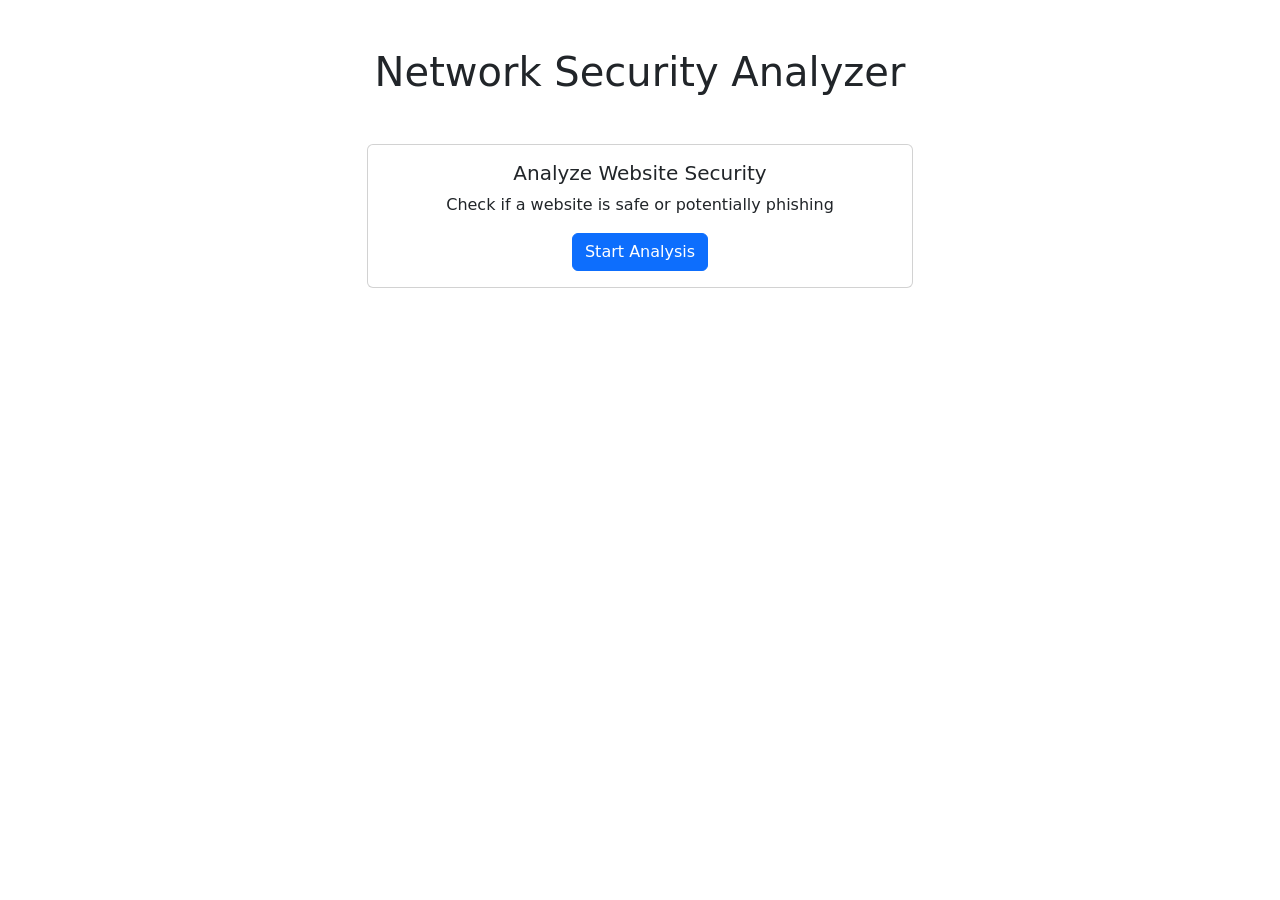
==== templates/index.html @ c95098fc "UI Completed" ====
<!DOCTYPE html>
<html>
<head>
    <title>Network Security Analyzer</title>
    <link href="https://cdn.jsdelivr.net/npm/bootstrap@5.1.3/dist/css/bootstrap.min.css" rel="stylesheet">
</head>
<body>
    <div class="container mt-5">
        <h1 class="text-center">Network Security Analyzer</h1>
        <div class="row justify-content-center mt-5">
            <div class="col-md-6">
                <div class="card">
                    <div class="card-body text-center">
                        <h5 class="card-title">Analyze Website Security</h5>
                        <p class="card-text">Check if a website is safe or potentially phishing</p>
                        <a href="/analyze" class="btn btn-primary">Start Analysis</a>
                    </div>
                </div>
            </div>
        </div>
    </div>
</body>
</html>
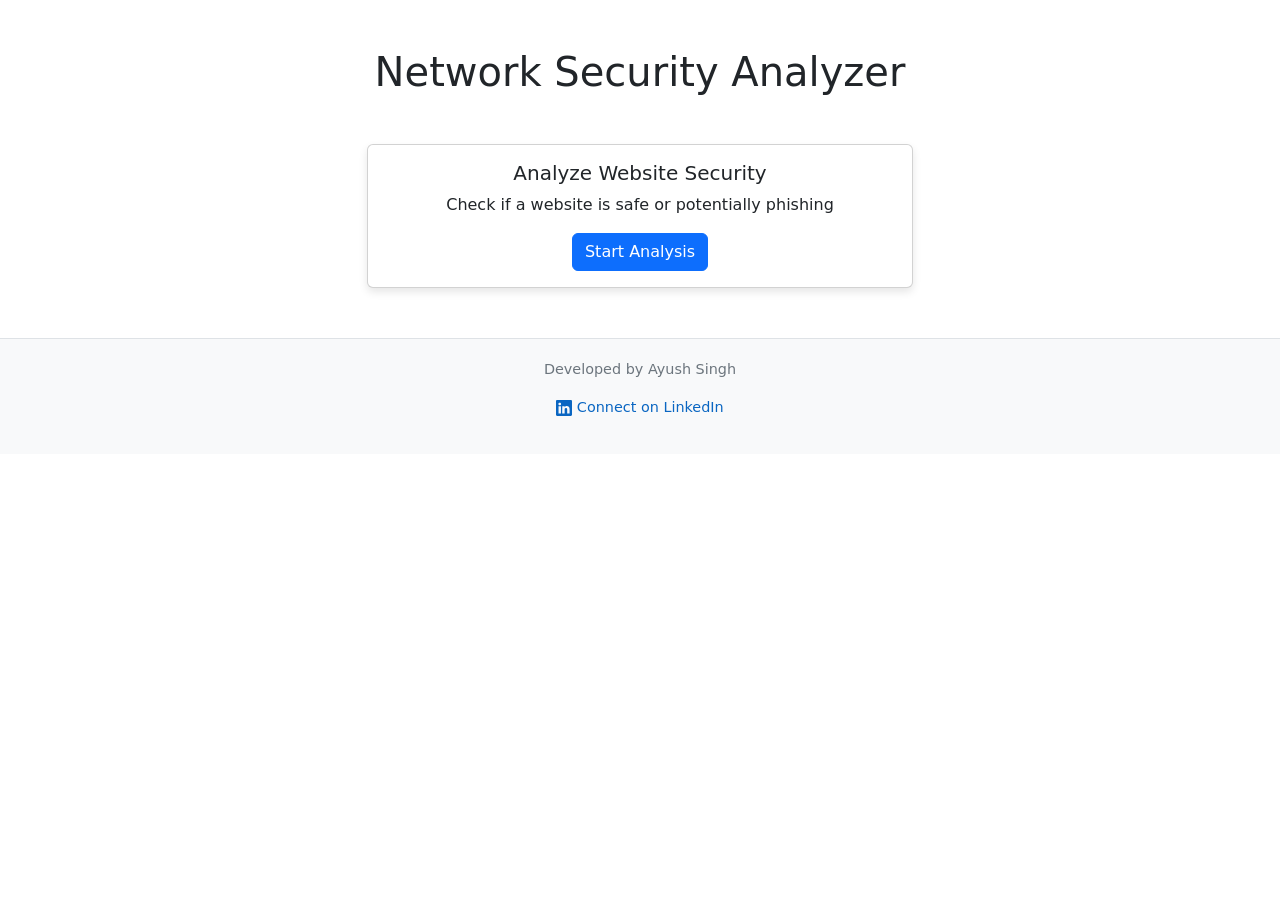
==== commit 777f9235: "Modified UI" ====
--- a/templates/index.html
+++ b/templates/index.html
@@ -3,10 +3,37 @@
 <head>
     <title>Network Security Analyzer</title>
     <link href="https://cdn.jsdelivr.net/npm/bootstrap@5.1.3/dist/css/bootstrap.min.css" rel="stylesheet">
+    <style>
+        footer {
+            background-color: #f8f9fa;
+            padding: 20px 0;
+            margin-top: 50px;
+            border-top: 1px solid #dee2e6;
+        }
+        .developer-info {
+            text-align: center;
+            font-size: 0.9rem;
+            color: #6c757d;
+        }
+        .linkedin-link {
+            color: #0a66c2;
+            text-decoration: none;
+        }
+        .linkedin-link:hover {
+            text-decoration: underline;
+        }
+        .card {
+            box-shadow: 0 4px 8px rgba(0,0,0,0.1);
+            transition: transform 0.3s;
+        }
+        .card:hover {
+            transform: translateY(-5px);
+        }
+    </style>
 </head>
 <body>
     <div class="container mt-5">
-        <h1 class="text-center">Network Security Analyzer</h1>
+        <h1 class="text-center mb-4">Network Security Analyzer</h1>
         <div class="row justify-content-center mt-5">
             <div class="col-md-6">
                 <div class="card">
@@ -19,5 +46,22 @@
             </div>
         </div>
     </div>
+
+    <footer>
+        <div class="container">
+            <div class="developer-info">
+                <p>Developed by Ayush Singh</p>
+                <p>
+                    <a href="https://www.linkedin.com/in/ayush-singh-832050288" target="_blank" class="linkedin-link">
+                        <svg xmlns="http://www.w3.org/2000/svg" width="16" height="16" fill="currentColor" class="bi bi-linkedin" viewBox="0 0 16 16">
+                            <path d="M0 1.146C0 .513.526 0 1.175 0h13.65C15.474 0 16 .513 16 1.146v13.708c0 .633-.526 1.146-1.175 1.146H1.175C.526 16 0 15.487 0 14.854V1.146zm4.943 12.248V6.169H2.542v7.225h2.401zm-1.2-8.212c.837 0 1.358-.554 1.358-1.248-.015-.709-.52-1.248-1.342-1.248-.822 0-1.359.54-1.359 1.248 0 .694.521 1.248 1.327 1.248h.016zm4.908 8.212V9.359c0-.216.016-.432.08-.586.173-.431.568-.878 1.232-.878.869 0 1.216.662 1.216 1.634v3.865h2.401V9.25c0-2.22-1.184-3.252-2.764-3.252-1.274 0-1.845.7-2.165 1.193v.025h-.016a5.54 5.54 0 0 1 .016-.025V6.169h-2.4c.03.678 0 7.225 0 7.225h2.4z"/>
+                        </svg> Connect on LinkedIn
+                    </a>
+                </p>
+            </div>
+        </div>
+    </footer>
+
+    <script src="https://cdn.jsdelivr.net/npm/bootstrap@5.1.3/dist/js/bootstrap.bundle.min.js"></script>
 </body>
 </html>
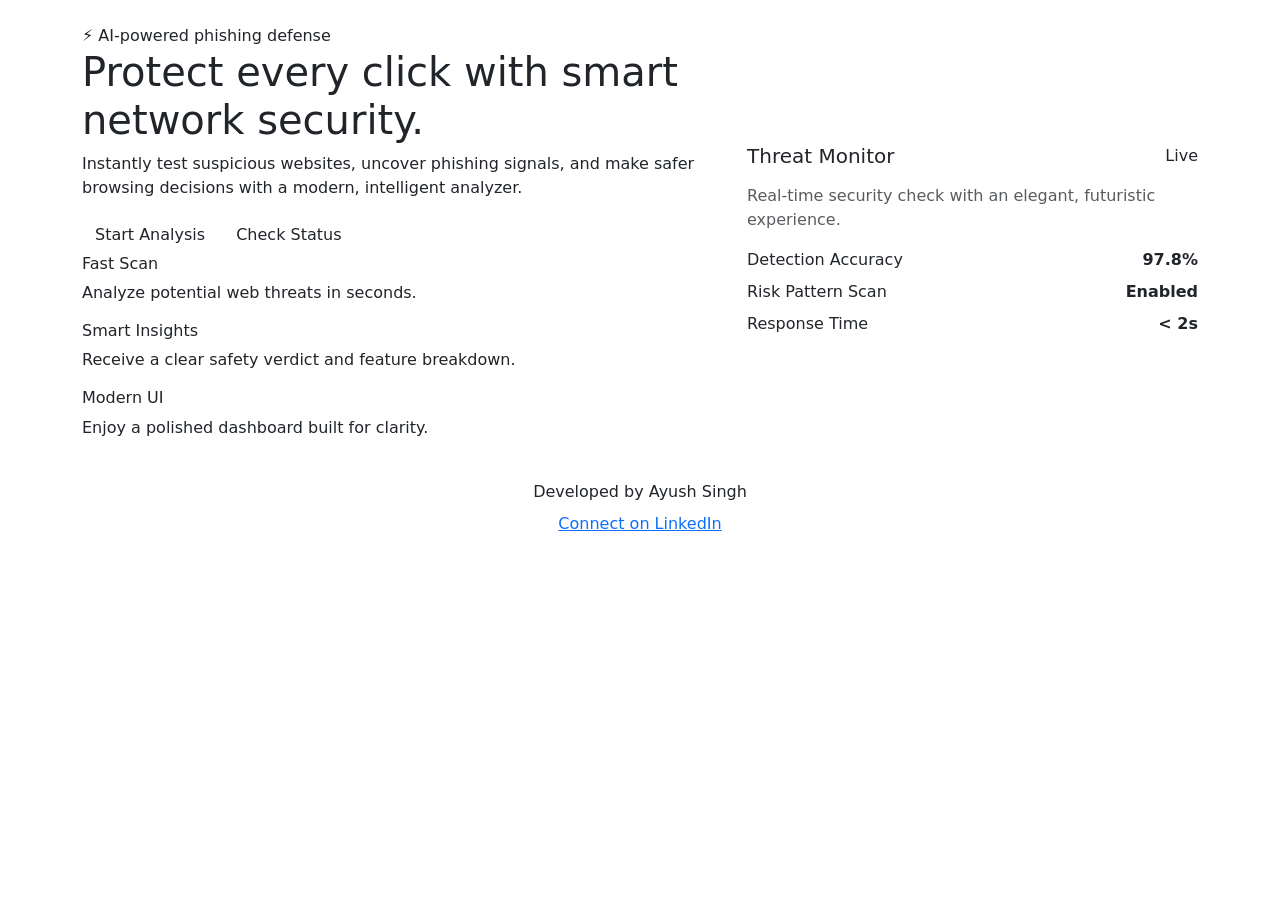
==== commit 89aa3e23: "Improved UI" ====
--- a/templates/index.html
+++ b/templates/index.html
@@ -1,64 +1,71 @@
 <!DOCTYPE html>
-<html>
+<html lang="en">
 <head>
+    <meta charset="UTF-8">
+    <meta name="viewport" content="width=device-width, initial-scale=1.0">
     <title>Network Security Analyzer</title>
     <link href="https://cdn.jsdelivr.net/npm/bootstrap@5.1.3/dist/css/bootstrap.min.css" rel="stylesheet">
-    <style>
-        footer {
-            background-color: #f8f9fa;
-            padding: 20px 0;
-            margin-top: 50px;
-            border-top: 1px solid #dee2e6;
-        }
-        .developer-info {
-            text-align: center;
-            font-size: 0.9rem;
-            color: #6c757d;
-        }
-        .linkedin-link {
-            color: #0a66c2;
-            text-decoration: none;
-        }
-        .linkedin-link:hover {
-            text-decoration: underline;
-        }
-        .card {
-            box-shadow: 0 4px 8px rgba(0,0,0,0.1);
-            transition: transform 0.3s;
-        }
-        .card:hover {
-            transform: translateY(-5px);
-        }
-    </style>
+    <link rel="stylesheet" href="{{ url_for('static', path='/css/style.css') }}">
 </head>
 <body>
-    <div class="container mt-5">
-        <h1 class="text-center mb-4">Network Security Analyzer</h1>
-        <div class="row justify-content-center mt-5">
-            <div class="col-md-6">
-                <div class="card">
-                    <div class="card-body text-center">
-                        <h5 class="card-title">Analyze Website Security</h5>
-                        <p class="card-text">Check if a website is safe or potentially phishing</p>
-                        <a href="/analyze" class="btn btn-primary">Start Analysis</a>
+    <div class="container py-4">
+        <section class="hero-shell">
+            <div class="row align-items-center g-4">
+                <div class="col-lg-7">
+                    <div class="badge-pill">⚡ AI-powered phishing defense</div>
+                    <h1 class="hero-title">Protect every click with <span class="accent">smart network security</span>.</h1>
+                    <p class="hero-copy">Instantly test suspicious websites, uncover phishing signals, and make safer browsing decisions with a modern, intelligent analyzer.</p>
+                    <div class="hero-actions">
+                        <a href="/analyze" class="btn btn-custom btn-primary-custom">Start Analysis</a>
+                        <a href="/health" class="btn btn-custom btn-secondary-custom">Check Status</a>
+                    </div>
+                    <div class="feature-grid">
+                        <div class="feature-card">
+                            <h6>Fast Scan</h6>
+                            <p>Analyze potential web threats in seconds.</p>
+                        </div>
+                        <div class="feature-card">
+                            <h6>Smart Insights</h6>
+                            <p>Receive a clear safety verdict and feature breakdown.</p>
+                        </div>
+                        <div class="feature-card">
+                            <h6>Modern UI</h6>
+                            <p>Enjoy a polished dashboard built for clarity.</p>
+                        </div>
+                    </div>
+                </div>
+                <div class="col-lg-5">
+                    <div class="preview-card">
+                        <div class="d-flex justify-content-between align-items-center mb-3">
+                            <h5 class="mb-0">Threat Monitor</h5>
+                            <span class="badge-pill">Live</span>
+                        </div>
+                        <p class="text-muted">Real-time security check with an elegant, futuristic experience.</p>
+                        <div class="preview-bar"><div></div></div>
+                        <div class="info-panel">
+                            <div class="d-flex justify-content-between mb-2">
+                                <span>Detection Accuracy</span>
+                                <strong>97.8%</strong>
+                            </div>
+                            <div class="d-flex justify-content-between mb-2">
+                                <span>Risk Pattern Scan</span>
+                                <strong>Enabled</strong>
+                            </div>
+                            <div class="d-flex justify-content-between">
+                                <span>Response Time</span>
+                                <strong>&lt; 2s</strong>
+                            </div>
+                        </div>
                     </div>
                 </div>
             </div>
-        </div>
+        </section>
     </div>
 
-    <footer>
-        <div class="container">
-            <div class="developer-info">
-                <p>Developed by Ayush Singh</p>
-                <p>
-                    <a href="https://www.linkedin.com/in/ayush-singh-832050288" target="_blank" class="linkedin-link">
-                        <svg xmlns="http://www.w3.org/2000/svg" width="16" height="16" fill="currentColor" class="bi bi-linkedin" viewBox="0 0 16 16">
-                            <path d="M0 1.146C0 .513.526 0 1.175 0h13.65C15.474 0 16 .513 16 1.146v13.708c0 .633-.526 1.146-1.175 1.146H1.175C.526 16 0 15.487 0 14.854V1.146zm4.943 12.248V6.169H2.542v7.225h2.401zm-1.2-8.212c.837 0 1.358-.554 1.358-1.248-.015-.709-.52-1.248-1.342-1.248-.822 0-1.359.54-1.359 1.248 0 .694.521 1.248 1.327 1.248h.016zm4.908 8.212V9.359c0-.216.016-.432.08-.586.173-.431.568-.878 1.232-.878.869 0 1.216.662 1.216 1.634v3.865h2.401V9.25c0-2.22-1.184-3.252-2.764-3.252-1.274 0-1.845.7-2.165 1.193v.025h-.016a5.54 5.54 0 0 1 .016-.025V6.169h-2.4c.03.678 0 7.225 0 7.225h2.4z"/>
-                        </svg> Connect on LinkedIn
-                    </a>
-                </p>
-            </div>
+    <footer class="footer">
+        <div class="container text-center">
+            <p class="mb-2">Developed by Ayush Singh</p>
+            <a href="https://www.linkedin.com/in/ayush-singh-832050288" target="_blank" class="link-pill">Connect on LinkedIn</a>
         </div>
     </footer>
 
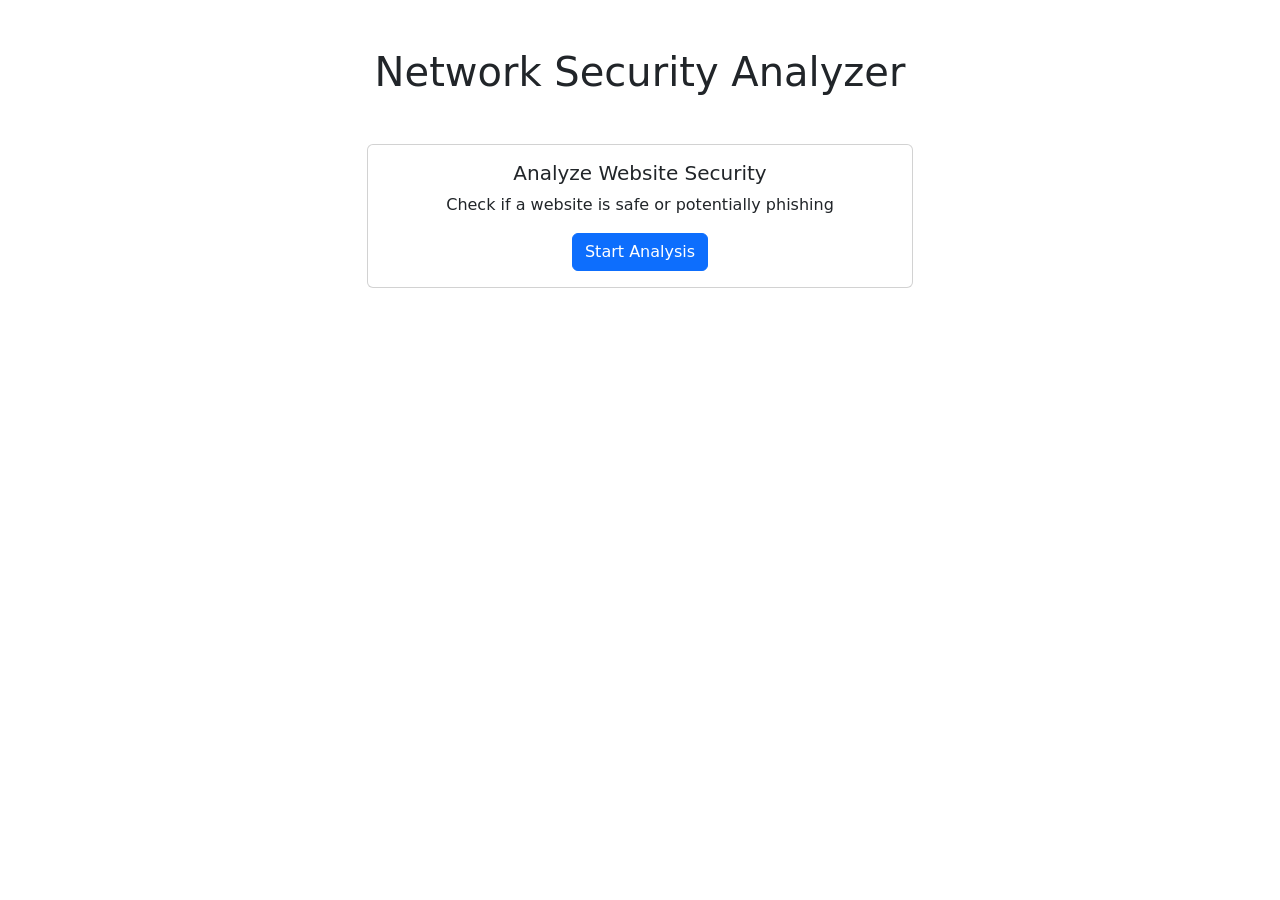
==== commit 35a158d2: "UI changes" ====
--- a/templates/index.html
+++ b/templates/index.html
@@ -1,74 +1,23 @@
 <!DOCTYPE html>
-<html lang="en">
+<html>
 <head>
-    <meta charset="UTF-8">
-    <meta name="viewport" content="width=device-width, initial-scale=1.0">
     <title>Network Security Analyzer</title>
     <link href="https://cdn.jsdelivr.net/npm/bootstrap@5.1.3/dist/css/bootstrap.min.css" rel="stylesheet">
-    <link rel="stylesheet" href="{{ url_for('static', path='/css/style.css') }}">
 </head>
 <body>
-    <div class="container py-4">
-        <section class="hero-shell">
-            <div class="row align-items-center g-4">
-                <div class="col-lg-7">
-                    <div class="badge-pill">⚡ AI-powered phishing defense</div>
-                    <h1 class="hero-title">Protect every click with <span class="accent">smart network security</span>.</h1>
-                    <p class="hero-copy">Instantly test suspicious websites, uncover phishing signals, and make safer browsing decisions with a modern, intelligent analyzer.</p>
-                    <div class="hero-actions">
-                        <a href="/analyze" class="btn btn-custom btn-primary-custom">Start Analysis</a>
-                        <a href="/health" class="btn btn-custom btn-secondary-custom">Check Status</a>
-                    </div>
-                    <div class="feature-grid">
-                        <div class="feature-card">
-                            <h6>Fast Scan</h6>
-                            <p>Analyze potential web threats in seconds.</p>
-                        </div>
-                        <div class="feature-card">
-                            <h6>Smart Insights</h6>
-                            <p>Receive a clear safety verdict and feature breakdown.</p>
-                        </div>
-                        <div class="feature-card">
-                            <h6>Modern UI</h6>
-                            <p>Enjoy a polished dashboard built for clarity.</p>
-                        </div>
-                    </div>
-                </div>
-                <div class="col-lg-5">
-                    <div class="preview-card">
-                        <div class="d-flex justify-content-between align-items-center mb-3">
-                            <h5 class="mb-0">Threat Monitor</h5>
-                            <span class="badge-pill">Live</span>
-                        </div>
-                        <p class="text-muted">Real-time security check with an elegant, futuristic experience.</p>
-                        <div class="preview-bar"><div></div></div>
-                        <div class="info-panel">
-                            <div class="d-flex justify-content-between mb-2">
-                                <span>Detection Accuracy</span>
-                                <strong>97.8%</strong>
-                            </div>
-                            <div class="d-flex justify-content-between mb-2">
-                                <span>Risk Pattern Scan</span>
-                                <strong>Enabled</strong>
-                            </div>
-                            <div class="d-flex justify-content-between">
-                                <span>Response Time</span>
-                                <strong>&lt; 2s</strong>
-                            </div>
-                        </div>
+    <div class="container mt-5">
+        <h1 class="text-center">Network Security Analyzer</h1>
+        <div class="row justify-content-center mt-5">
+            <div class="col-md-6">
+                <div class="card">
+                    <div class="card-body text-center">
+                        <h5 class="card-title">Analyze Website Security</h5>
+                        <p class="card-text">Check if a website is safe or potentially phishing</p>
+                        <a href="/analyze" class="btn btn-primary">Start Analysis</a>
                     </div>
                 </div>
             </div>
-        </section>
+        </div>
     </div>
-
-    <footer class="footer">
-        <div class="container text-center">
-            <p class="mb-2">Developed by Ayush Singh</p>
-            <a href="https://www.linkedin.com/in/ayush-singh-832050288" target="_blank" class="link-pill">Connect on LinkedIn</a>
-        </div>
-    </footer>
-
-    <script src="https://cdn.jsdelivr.net/npm/bootstrap@5.1.3/dist/js/bootstrap.bundle.min.js"></script>
 </body>
 </html>
